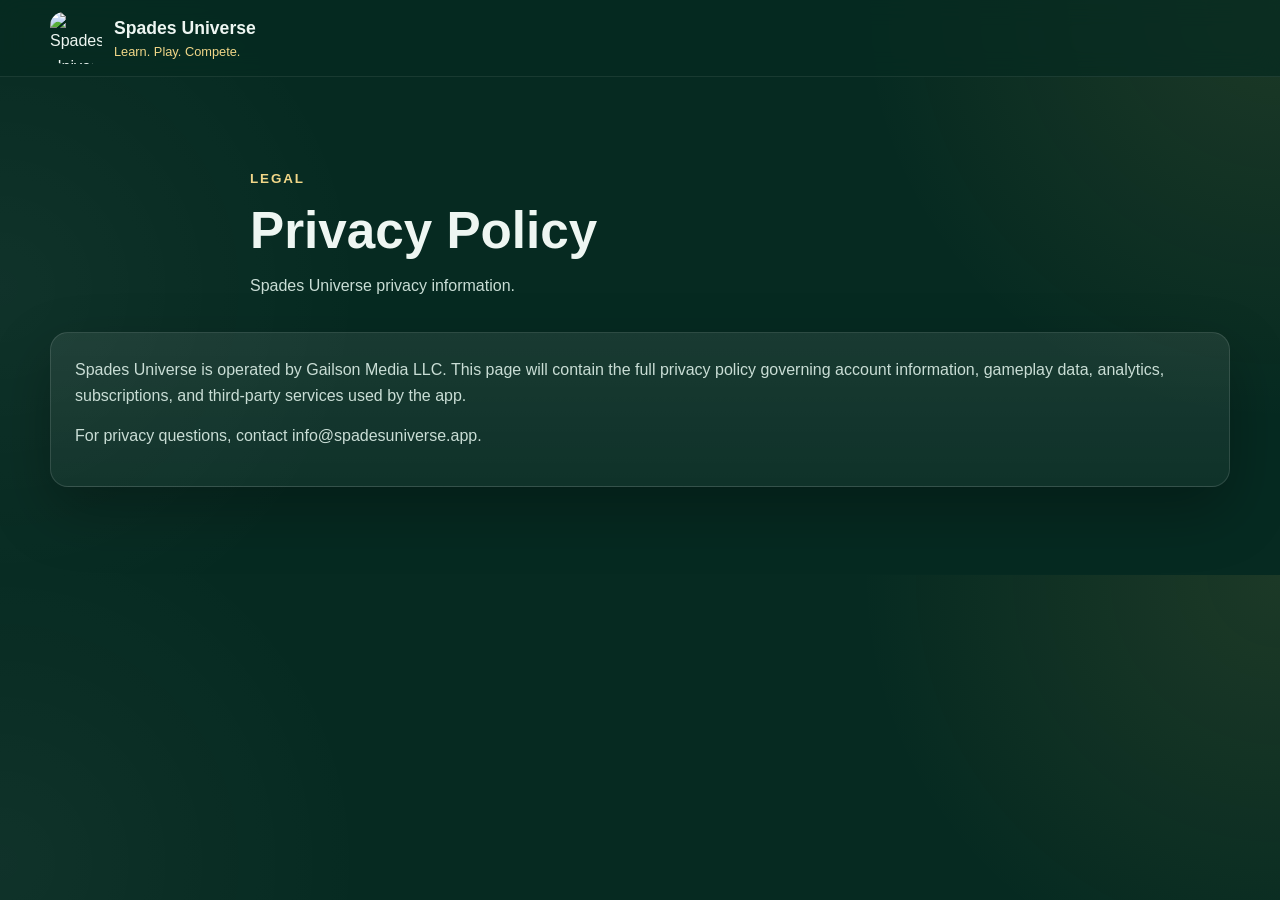
==== privacy.html @ 85979acc "Add privacy.html" ====
<!DOCTYPE html>
<html lang="en">
<head>
  <meta charset="UTF-8" />
  <meta name="viewport" content="width=device-width, initial-scale=1.0" />
  <title>Privacy Policy | Spades Universe</title>
  <link rel="stylesheet" href="styles.css" />
</head>
<body>
<header class="site-header"><div class="container nav-wrap"><a class="brand" href="index.html"><img src="assets/app-logo.webp" alt="Spades Universe app logo" class="brand-mark brand-mark-app" /><div class="brand-text"><span class="brand-name">Spades Universe</span><span class="brand-tag">Learn. Play. Compete.</span></div></a></div></header>
<main class="section">
  <div class="container section-heading"><span class="eyebrow">Legal</span><h1>Privacy Policy</h1><p>Spades Universe privacy information.</p></div>
  <div class="container content-panel">
    <p>Spades Universe is operated by Gailson Media LLC. This page will contain the full privacy policy governing account information, gameplay data, analytics, subscriptions, and third-party services used by the app.</p>
    <p>For privacy questions, contact <a href="mailto:info@spadesuniverse.app">info@spadesuniverse.app</a>.</p>
  </div>
</main>
</body>
</html>
---- styles.css ----
:root {
  --bg: #062a21;
  --bg-alt: #0b3a2e;
  --bg-soft: #114838;
  --panel: rgba(255, 255, 255, 0.06);
  --panel-strong: rgba(255, 255, 255, 0.09);
  --text: #eef6f2;
  --muted: #c9ddd5;
  --gold: #e3bd58;
  --gold-strong: #f1d788;
  --line: rgba(255, 255, 255, 0.12);
  --shadow: 0 24px 60px rgba(0, 0, 0, 0.28);
  --radius: 24px;
  --radius-sm: 18px;
  --max: 1180px;
}
* { box-sizing: border-box; }
html { scroll-behavior: smooth; }
body {
  margin: 0;
  font-family: -apple-system, BlinkMacSystemFont, "Segoe UI", Inter, Roboto, sans-serif;
  background:
    radial-gradient(circle at top right, rgba(227, 189, 88, 0.10), transparent 30%),
    radial-gradient(circle at left center, rgba(255, 255, 255, 0.04), transparent 28%),
    var(--bg);
  color: var(--text);
  line-height: 1.6;
}
a { color: inherit; text-decoration: none; }
img { max-width: 100%; display: block; }
.container { width: min(100% - 32px, var(--max)); margin: 0 auto; }
.section { padding: 88px 0; }
.section-dark { background: rgba(255,255,255,.025); border-top: 1px solid var(--line); border-bottom: 1px solid var(--line); }
.section-heading { max-width: 780px; margin-bottom: 34px; }
.section-heading.narrow { text-align: center; margin-inline: auto; margin-bottom: 40px; }
.eyebrow { display: inline-block; margin-bottom: 12px; font-size: .84rem; letter-spacing: .14em; text-transform: uppercase; color: var(--gold-strong); font-weight: 700; }
h1,h2,h3,h4 { margin: 0 0 14px; line-height: 1.12; }
h1 { font-size: clamp(2.5rem, 4vw, 4.7rem); }
h2 { font-size: clamp(1.85rem, 3vw, 3rem); }
h3 { font-size: 1.2rem; }
p { margin: 0 0 14px; color: var(--muted); }
.site-header { position: sticky; top: 0; z-index: 10; backdrop-filter: blur(12px); background: rgba(6,42,33,.72); border-bottom: 1px solid rgba(255,255,255,.08); }
.nav-wrap { min-height: 76px; display: flex; align-items: center; justify-content: space-between; gap: 24px; }
.brand { display: inline-flex; align-items: center; gap: 12px; }
.brand-mark { width: 46px; height: 46px; }
.brand-mark-app { width: 52px; height: 52px; border-radius: 14px; }
.brand-text { display: flex; flex-direction: column; }
.brand-name { font-weight: 800; font-size: 1.1rem; }
.brand-tag { font-size: .8rem; color: var(--gold-strong); }
.nav-links { display: flex; gap: 18px; flex-wrap: wrap; }
.nav-links a { color: var(--muted); font-weight: 600; }
.nav-links a:hover { color: var(--text); }
.hero { padding-top: 64px; }
.hero-grid,.split-grid,.footer-grid,.community-grid { display: grid; gap: 32px; }
.hero-grid,.split-grid { grid-template-columns: 1.05fr .95fr; align-items: center; }
.hero-copy { max-width: 650px; }
.hero-text { font-size: 1.08rem; }
.hero-visual { display:flex; align-items:center; justify-content:center; min-height:auto; }
.hero-site-logo { width:100%; max-width:760px; margin:0 auto; display:block; filter:drop-shadow(0 26px 44px rgba(0,0,0,.38)); }
.cta-row { display:flex; gap:14px; flex-wrap:wrap; margin-top:26px; }
.btn { display:inline-flex; align-items:center; justify-content:center; min-height:52px; padding:0 22px; border-radius:999px; font-weight:800; transition:transform .2s ease,opacity .2s ease,background .2s ease; }
.btn:hover { transform:translateY(-1px); }
.btn-primary { background:var(--gold); color:#13211b; }
.btn-secondary { background:transparent; border:1px solid rgba(255,255,255,.18); color:var(--text); }
.mini-stats { display:grid; grid-template-columns:repeat(3,minmax(0,1fr)); gap:16px; list-style:none; padding:0; margin:34px 0 0; }
.mini-stats li,.feature-card,.community-box,.content-panel { background:linear-gradient(180deg,rgba(255,255,255,.08),rgba(255,255,255,.04)); border:1px solid var(--line); border-radius:var(--radius-sm); box-shadow:var(--shadow); padding:24px; }
.mini-stats strong { display:block; margin-bottom:6px; color:var(--text); }
.mini-stats span { color:var(--muted); font-size:.95rem; }
.premium-chip { display:inline-flex; align-items:center; padding:8px 14px; border-radius:999px; background:rgba(227,189,88,.12); border:1px solid rgba(227,189,88,.35); color:var(--gold-strong); font-weight:800; font-size:.9rem; }
.feature-grid,.community-grid { grid-template-columns:repeat(3,minmax(0,1fr)); }
.bullet-list { margin:20px 0 0; padding-left:18px; color:var(--muted); }
.bullet-list li+li { margin-top:8px; }
.stacked-cards { display:grid; gap:14px; }
.stack-card { padding:18px 20px; border-radius:18px; background:rgba(255,255,255,.06); border:1px solid var(--line); color:var(--text); font-weight:700; }
.cta-band { padding-top:72px; padding-bottom:72px; }
.cta-band-inner { display:flex; justify-content:space-between; gap:24px; align-items:center; padding:32px; border-radius:28px; background:linear-gradient(135deg,rgba(227,189,88,.14),rgba(255,255,255,.05)); border:1px solid rgba(227,189,88,.22); }
.site-footer { border-top:1px solid var(--line); padding:40px 0 48px; background:rgba(0,0,0,.14); }
.footer-grid { grid-template-columns:1.3fr .7fr .8fr; }
.footer-links { list-style:none; padding:0; margin:0; }
.footer-links li+li { margin-top:10px; }
.footer-links a,.copyright { color:var(--muted); }
@media (max-width:960px) {
  .hero-grid,.split-grid,.feature-grid,.community-grid,.footer-grid,.mini-stats { grid-template-columns:1fr; }
  .cta-band-inner { flex-direction:column; align-items:flex-start; }
  .nav-wrap { padding:12px 0; align-items:flex-start; flex-direction:column; }
}
@media (max-width:640px) {
  .section { padding:72px 0; }
  h1 { font-size:2.5rem; }
  .hero { padding-top:42px; }
  .brand-mark-app { width:44px; height:44px; }
  .hero-site-logo { max-width:100%; }
  .cta-band-inner { padding:24px; }
}
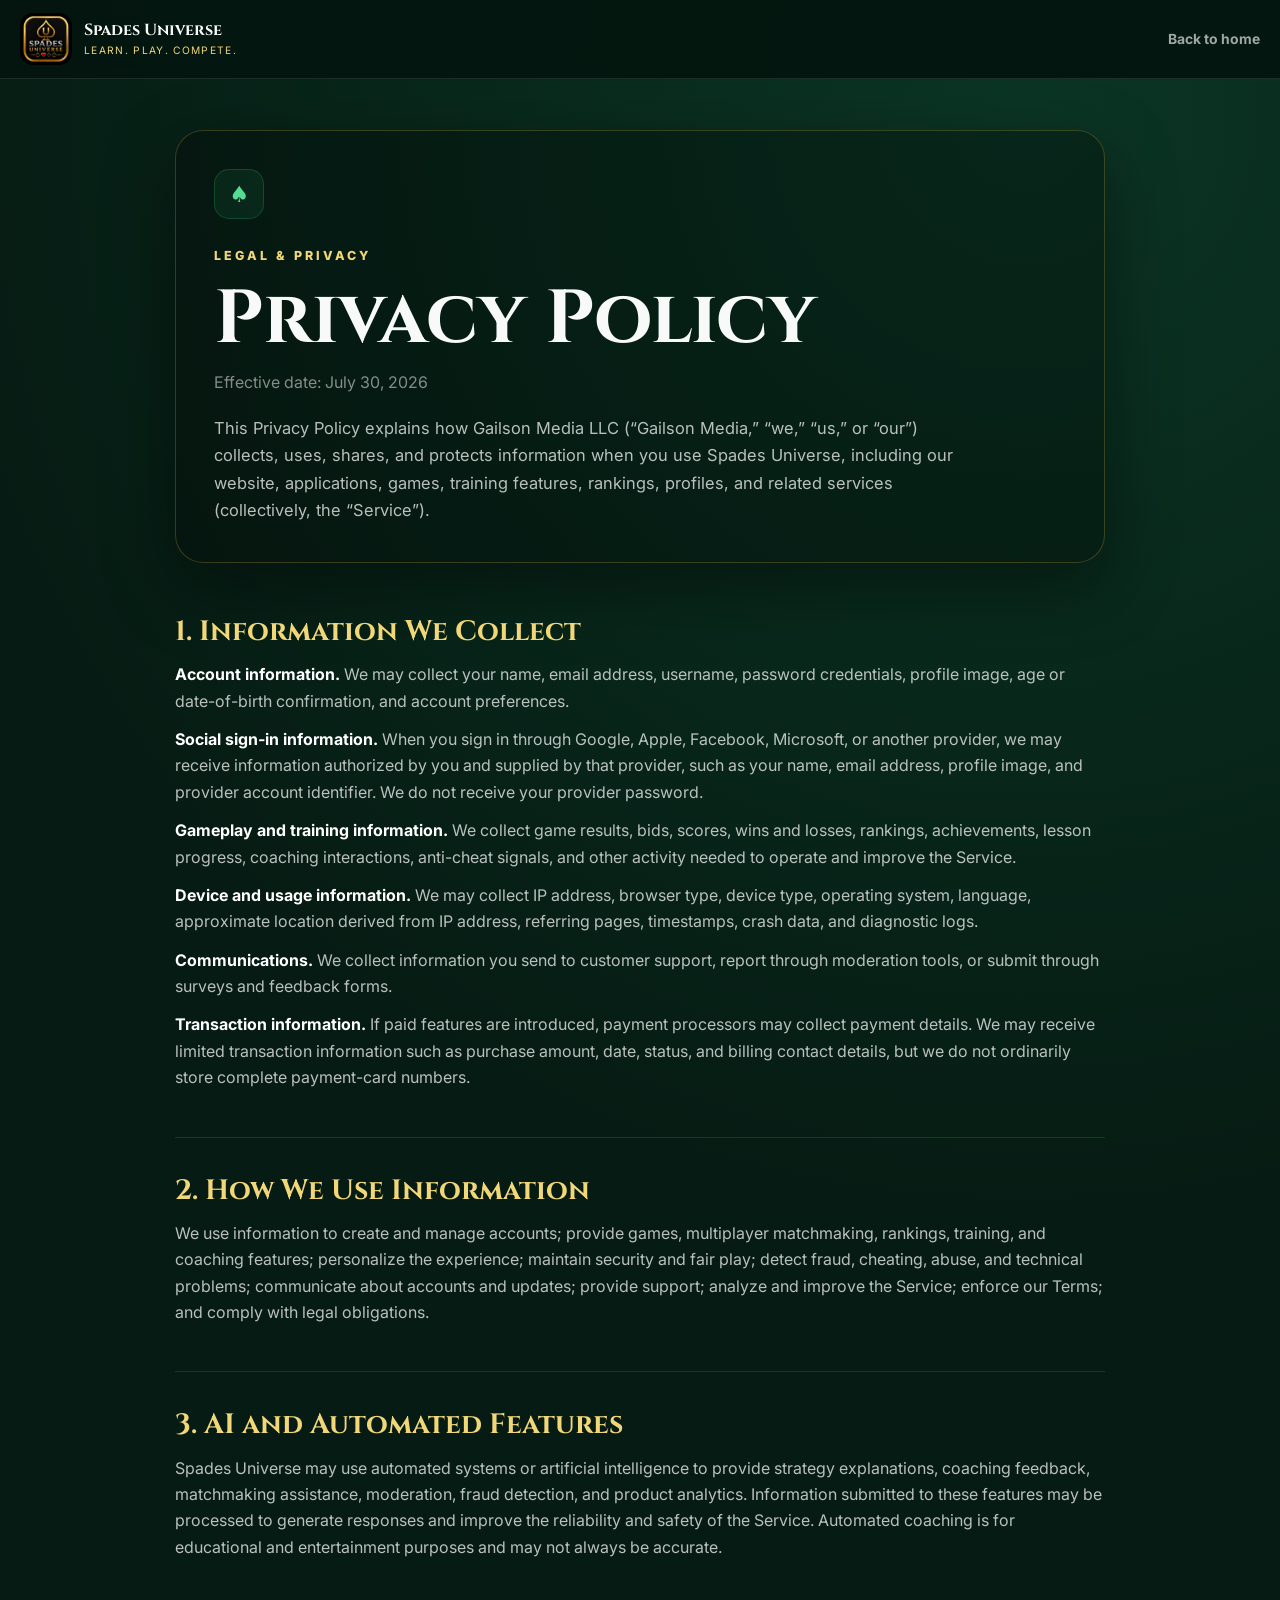
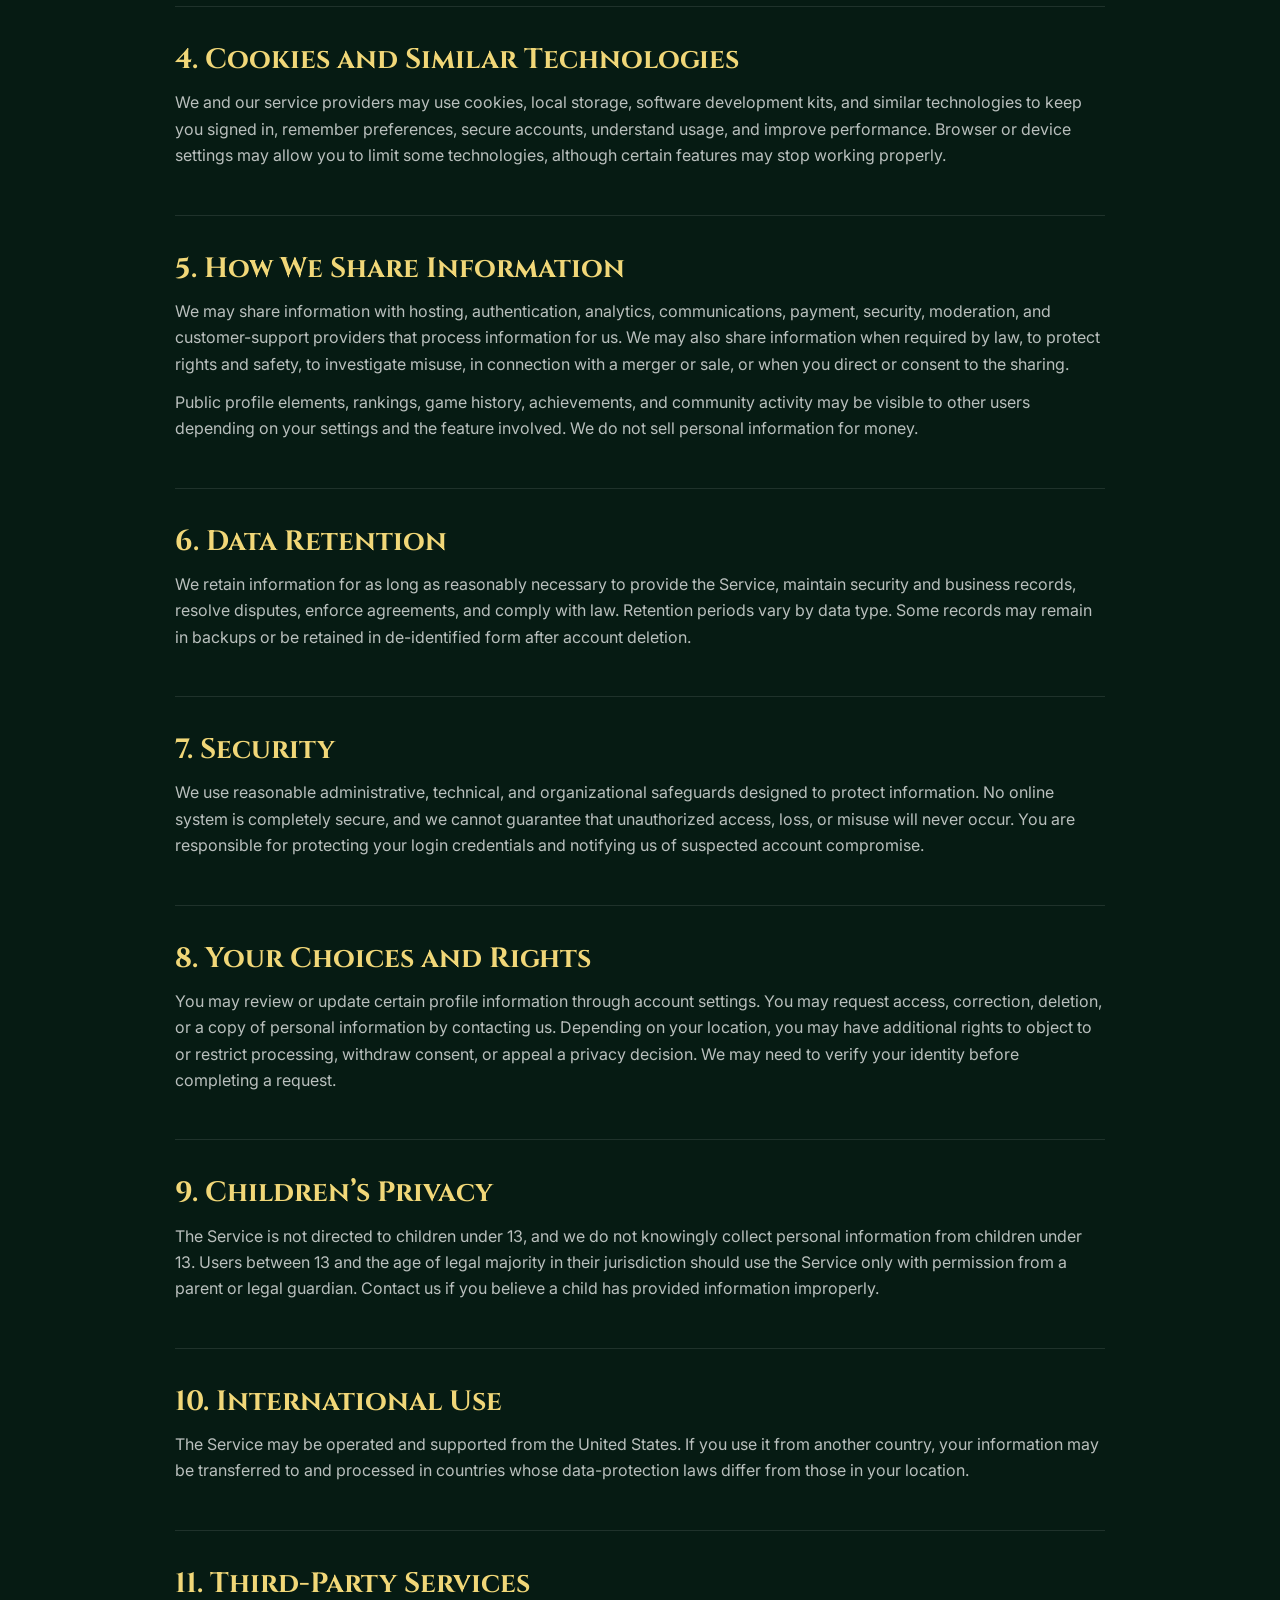
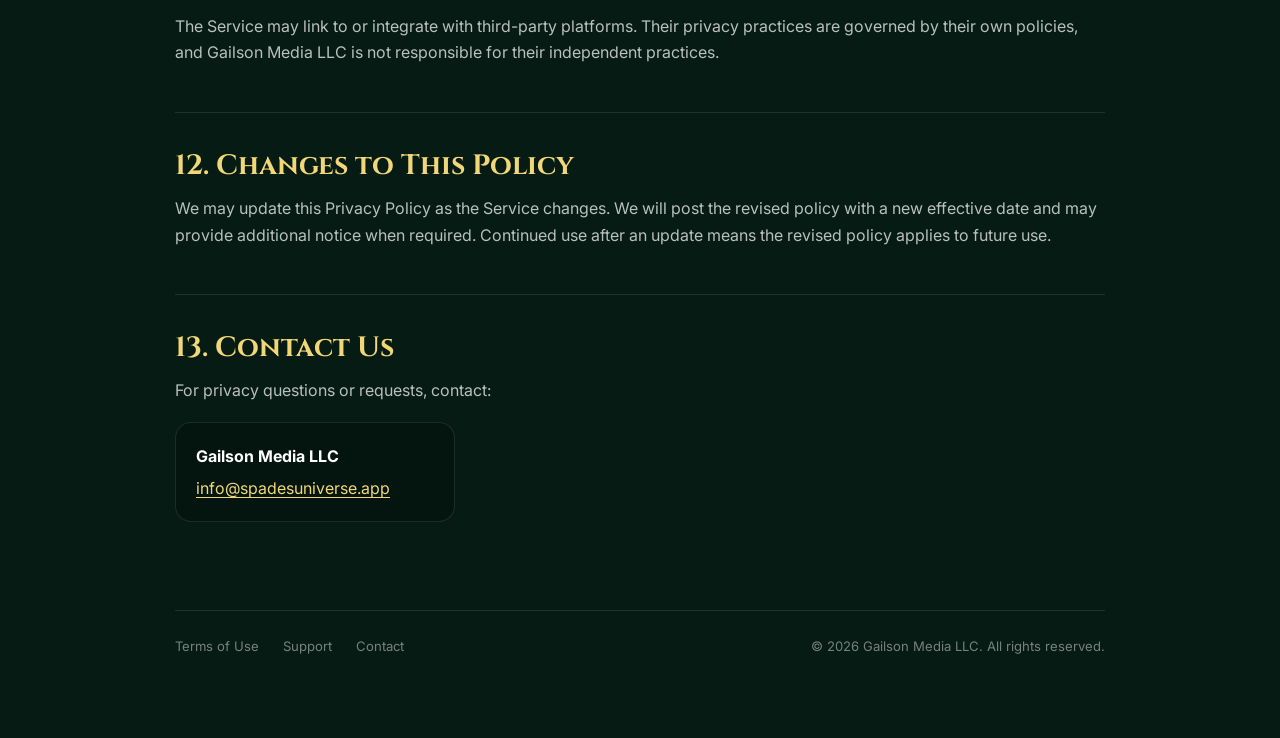
==== commit 1240cbfa: "Add App Store CTA and complete legal pages" ====
--- a/privacy.html
+++ b/privacy.html
@@ -1,19 +1,52 @@
 <!DOCTYPE html>
 <html lang="en">
-<head>
-  <meta charset="UTF-8" />
-  <meta name="viewport" content="width=device-width, initial-scale=1.0" />
-  <title>Privacy Policy | Spades Universe</title>
-  <link rel="stylesheet" href="styles.css" />
-</head>
-<body>
-<header class="site-header"><div class="container nav-wrap"><a class="brand" href="index.html"><img src="assets/app-logo.webp" alt="Spades Universe app logo" class="brand-mark brand-mark-app" /><div class="brand-text"><span class="brand-name">Spades Universe</span><span class="brand-tag">Learn. Play. Compete.</span></div></a></div></header>
-<main class="section">
-  <div class="container section-heading"><span class="eyebrow">Legal</span><h1>Privacy Policy</h1><p>Spades Universe privacy information.</p></div>
-  <div class="container content-panel">
-    <p>Spades Universe is operated by Gailson Media LLC. This page will contain the full privacy policy governing account information, gameplay data, analytics, subscriptions, and third-party services used by the app.</p>
-    <p>For privacy questions, contact <a href="mailto:info@spadesuniverse.app">info@spadesuniverse.app</a>.</p>
-  </div>
-</main>
-</body>
-</html>+  <head>
+    <meta charset="UTF-8" />
+    <meta name="viewport" content="width=device-width, initial-scale=1.0" />
+    <title>Privacy Policy | Spades Universe</title>
+    <meta name="description" content="How Gailson Media LLC collects, uses, shares, and protects information when you use Spades Universe." />
+    <meta name="theme-color" content="#04150f" />
+    <link rel="icon" href="assets/app-logo.png" type="image/png" />
+    <link rel="stylesheet" href="styles.css" />
+  </head>
+  <body>
+    <header class="site-header">
+      <div class="container nav-wrap legal-nav">
+        <a class="brand" href="index.html" aria-label="Spades Universe home">
+          <img src="assets/app-logo.png" alt="" width="52" height="52" />
+          <span><strong>Spades Universe</strong><small>Learn. Play. Compete.</small></span>
+        </a>
+        <a class="legal-home" href="index.html">Back to home</a>
+      </div>
+    </header>
+    <main class="legal-page">
+      <div class="container legal-container">
+        <header class="legal-hero">
+          <span class="legal-icon" aria-hidden="true">♠</span>
+          <span class="eyebrow">Legal & Privacy</span>
+          <h1>Privacy Policy</h1>
+          <p class="legal-date">Effective date: July 30, 2026</p>
+          <p>This Privacy Policy explains how Gailson Media LLC (“Gailson Media,” “we,” “us,” or “our”) collects, uses, shares, and protects information when you use Spades Universe, including our website, applications, games, training features, rankings, profiles, and related services (collectively, the “Service”).</p>
+        </header>
+
+        <div class="legal-content">
+          <section><h2>1. Information We Collect</h2><p><strong>Account information.</strong> We may collect your name, email address, username, password credentials, profile image, age or date-of-birth confirmation, and account preferences.</p><p><strong>Social sign-in information.</strong> When you sign in through Google, Apple, Facebook, Microsoft, or another provider, we may receive information authorized by you and supplied by that provider, such as your name, email address, profile image, and provider account identifier. We do not receive your provider password.</p><p><strong>Gameplay and training information.</strong> We collect game results, bids, scores, wins and losses, rankings, achievements, lesson progress, coaching interactions, anti-cheat signals, and other activity needed to operate and improve the Service.</p><p><strong>Device and usage information.</strong> We may collect IP address, browser type, device type, operating system, language, approximate location derived from IP address, referring pages, timestamps, crash data, and diagnostic logs.</p><p><strong>Communications.</strong> We collect information you send to customer support, report through moderation tools, or submit through surveys and feedback forms.</p><p><strong>Transaction information.</strong> If paid features are introduced, payment processors may collect payment details. We may receive limited transaction information such as purchase amount, date, status, and billing contact details, but we do not ordinarily store complete payment-card numbers.</p></section>
+          <section><h2>2. How We Use Information</h2><p>We use information to create and manage accounts; provide games, multiplayer matchmaking, rankings, training, and coaching features; personalize the experience; maintain security and fair play; detect fraud, cheating, abuse, and technical problems; communicate about accounts and updates; provide support; analyze and improve the Service; enforce our Terms; and comply with legal obligations.</p></section>
+          <section><h2>3. AI and Automated Features</h2><p>Spades Universe may use automated systems or artificial intelligence to provide strategy explanations, coaching feedback, matchmaking assistance, moderation, fraud detection, and product analytics. Information submitted to these features may be processed to generate responses and improve the reliability and safety of the Service. Automated coaching is for educational and entertainment purposes and may not always be accurate.</p></section>
+          <section><h2>4. Cookies and Similar Technologies</h2><p>We and our service providers may use cookies, local storage, software development kits, and similar technologies to keep you signed in, remember preferences, secure accounts, understand usage, and improve performance. Browser or device settings may allow you to limit some technologies, although certain features may stop working properly.</p></section>
+          <section><h2>5. How We Share Information</h2><p>We may share information with hosting, authentication, analytics, communications, payment, security, moderation, and customer-support providers that process information for us. We may also share information when required by law, to protect rights and safety, to investigate misuse, in connection with a merger or sale, or when you direct or consent to the sharing.</p><p>Public profile elements, rankings, game history, achievements, and community activity may be visible to other users depending on your settings and the feature involved. We do not sell personal information for money.</p></section>
+          <section><h2>6. Data Retention</h2><p>We retain information for as long as reasonably necessary to provide the Service, maintain security and business records, resolve disputes, enforce agreements, and comply with law. Retention periods vary by data type. Some records may remain in backups or be retained in de-identified form after account deletion.</p></section>
+          <section><h2>7. Security</h2><p>We use reasonable administrative, technical, and organizational safeguards designed to protect information. No online system is completely secure, and we cannot guarantee that unauthorized access, loss, or misuse will never occur. You are responsible for protecting your login credentials and notifying us of suspected account compromise.</p></section>
+          <section><h2>8. Your Choices and Rights</h2><p>You may review or update certain profile information through account settings. You may request access, correction, deletion, or a copy of personal information by contacting us. Depending on your location, you may have additional rights to object to or restrict processing, withdraw consent, or appeal a privacy decision. We may need to verify your identity before completing a request.</p></section>
+          <section><h2>9. Children’s Privacy</h2><p>The Service is not directed to children under 13, and we do not knowingly collect personal information from children under 13. Users between 13 and the age of legal majority in their jurisdiction should use the Service only with permission from a parent or legal guardian. Contact us if you believe a child has provided information improperly.</p></section>
+          <section><h2>10. International Use</h2><p>The Service may be operated and supported from the United States. If you use it from another country, your information may be transferred to and processed in countries whose data-protection laws differ from those in your location.</p></section>
+          <section><h2>11. Third-Party Services</h2><p>The Service may link to or integrate with third-party platforms. Their privacy practices are governed by their own policies, and Gailson Media LLC is not responsible for their independent practices.</p></section>
+          <section><h2>12. Changes to This Policy</h2><p>We may update this Privacy Policy as the Service changes. We will post the revised policy with a new effective date and may provide additional notice when required. Continued use after an update means the revised policy applies to future use.</p></section>
+          <section><h2>13. Contact Us</h2><p>For privacy questions or requests, contact:</p><address><strong>Gailson Media LLC</strong><a href="mailto:info@spadesuniverse.app">info@spadesuniverse.app</a></address></section>
+        </div>
+
+        <footer class="legal-footer"><a href="terms.html">Terms of Use</a><a href="support.html">Support</a><a href="mailto:info@spadesuniverse.app">Contact</a><span>© 2026 Gailson Media LLC. All rights reserved.</span></footer>
+      </div>
+    </main>
+  </body>
+</html>
--- a/styles.css
+++ b/styles.css
@@ -1,94 +1,233 @@
+@import url('https://fonts.googleapis.com/css2?family=Cinzel:wght@600;700&family=Inter:wght@400;500;600;700;800&display=swap');
+
 :root {
-  --bg: #062a21;
-  --bg-alt: #0b3a2e;
-  --bg-soft: #114838;
-  --panel: rgba(255, 255, 255, 0.06);
-  --panel-strong: rgba(255, 255, 255, 0.09);
-  --text: #eef6f2;
-  --muted: #c9ddd5;
-  --gold: #e3bd58;
-  --gold-strong: #f1d788;
-  --line: rgba(255, 255, 255, 0.12);
-  --shadow: 0 24px 60px rgba(0, 0, 0, 0.28);
+  --bg: #04150f;
+  --bg-deep: #020b08;
+  --bg-mid: #082d1e;
+  --green: #12613f;
+  --green-bright: #31c67a;
+  --gold: #d4af37;
+  --gold-light: #f1d778;
+  --text: #f7faf8;
+  --muted: rgba(238, 246, 242, .64);
+  --line: rgba(255, 255, 255, .10);
+  --gold-line: rgba(212, 175, 55, .25);
+  --shadow: 0 24px 70px rgba(0, 0, 0, .42);
   --radius: 24px;
-  --radius-sm: 18px;
-  --max: 1180px;
-}
+  --max: 1240px;
+}
+
 * { box-sizing: border-box; }
 html { scroll-behavior: smooth; }
-body {
-  margin: 0;
-  font-family: -apple-system, BlinkMacSystemFont, "Segoe UI", Inter, Roboto, sans-serif;
-  background:
-    radial-gradient(circle at top right, rgba(227, 189, 88, 0.10), transparent 30%),
-    radial-gradient(circle at left center, rgba(255, 255, 255, 0.04), transparent 28%),
-    var(--bg);
-  color: var(--text);
-  line-height: 1.6;
-}
+body { margin: 0; overflow-x: hidden; background: var(--bg); color: var(--text); font: 400 16px/1.65 Inter, system-ui, sans-serif; }
 a { color: inherit; text-decoration: none; }
-img { max-width: 100%; display: block; }
-.container { width: min(100% - 32px, var(--max)); margin: 0 auto; }
-.section { padding: 88px 0; }
-.section-dark { background: rgba(255,255,255,.025); border-top: 1px solid var(--line); border-bottom: 1px solid var(--line); }
-.section-heading { max-width: 780px; margin-bottom: 34px; }
-.section-heading.narrow { text-align: center; margin-inline: auto; margin-bottom: 40px; }
-.eyebrow { display: inline-block; margin-bottom: 12px; font-size: .84rem; letter-spacing: .14em; text-transform: uppercase; color: var(--gold-strong); font-weight: 700; }
-h1,h2,h3,h4 { margin: 0 0 14px; line-height: 1.12; }
-h1 { font-size: clamp(2.5rem, 4vw, 4.7rem); }
-h2 { font-size: clamp(1.85rem, 3vw, 3rem); }
-h3 { font-size: 1.2rem; }
-p { margin: 0 0 14px; color: var(--muted); }
-.site-header { position: sticky; top: 0; z-index: 10; backdrop-filter: blur(12px); background: rgba(6,42,33,.72); border-bottom: 1px solid rgba(255,255,255,.08); }
-.nav-wrap { min-height: 76px; display: flex; align-items: center; justify-content: space-between; gap: 24px; }
+img { display: block; max-width: 100%; }
+button { font: inherit; }
+.container { width: min(calc(100% - 40px), var(--max)); margin-inline: auto; }
+.narrow { max-width: 850px; }
+.center { text-align: center; margin-inline: auto; }
+.section { padding: 104px 0; }
+.section-line { border-block: 1px solid var(--line); background: #061b13; }
+.section-dark { background: rgba(0, 0, 0, .18); border-block: 1px solid rgba(255, 255, 255, .07); }
+.eyebrow { display: inline-block; margin-bottom: 15px; color: var(--gold-light); font-size: .78rem; font-weight: 800; letter-spacing: .24em; text-transform: uppercase; }
+h1, h2, h3, p { margin-top: 0; }
+h1, h2 { font-family: Cinzel, Georgia, serif; }
+h2 { margin-bottom: 18px; font-size: clamp(2.2rem, 4.1vw, 4rem); line-height: 1.08; letter-spacing: -.035em; }
+h3 { margin-bottom: 10px; line-height: 1.2; }
+p { color: var(--muted); }
+.section-lead { font-size: clamp(1.05rem, 1.5vw, 1.22rem); line-height: 1.85; }
+.section-heading { margin-bottom: 50px; }
+
+.site-header { position: fixed; inset: 0 0 auto; z-index: 50; border-bottom: 1px solid var(--line); background: rgba(4, 21, 15, .91); backdrop-filter: blur(18px); }
+.nav-wrap { min-height: 78px; display: flex; align-items: center; justify-content: space-between; gap: 24px; }
 .brand { display: inline-flex; align-items: center; gap: 12px; }
-.brand-mark { width: 46px; height: 46px; }
-.brand-mark-app { width: 52px; height: 52px; border-radius: 14px; }
-.brand-text { display: flex; flex-direction: column; }
-.brand-name { font-weight: 800; font-size: 1.1rem; }
-.brand-tag { font-size: .8rem; color: var(--gold-strong); }
-.nav-links { display: flex; gap: 18px; flex-wrap: wrap; }
-.nav-links a { color: var(--muted); font-weight: 600; }
-.nav-links a:hover { color: var(--text); }
-.hero { padding-top: 64px; }
-.hero-grid,.split-grid,.footer-grid,.community-grid { display: grid; gap: 32px; }
-.hero-grid,.split-grid { grid-template-columns: 1.05fr .95fr; align-items: center; }
-.hero-copy { max-width: 650px; }
-.hero-text { font-size: 1.08rem; }
-.hero-visual { display:flex; align-items:center; justify-content:center; min-height:auto; }
-.hero-site-logo { width:100%; max-width:760px; margin:0 auto; display:block; filter:drop-shadow(0 26px 44px rgba(0,0,0,.38)); }
-.cta-row { display:flex; gap:14px; flex-wrap:wrap; margin-top:26px; }
-.btn { display:inline-flex; align-items:center; justify-content:center; min-height:52px; padding:0 22px; border-radius:999px; font-weight:800; transition:transform .2s ease,opacity .2s ease,background .2s ease; }
-.btn:hover { transform:translateY(-1px); }
-.btn-primary { background:var(--gold); color:#13211b; }
-.btn-secondary { background:transparent; border:1px solid rgba(255,255,255,.18); color:var(--text); }
-.mini-stats { display:grid; grid-template-columns:repeat(3,minmax(0,1fr)); gap:16px; list-style:none; padding:0; margin:34px 0 0; }
-.mini-stats li,.feature-card,.community-box,.content-panel { background:linear-gradient(180deg,rgba(255,255,255,.08),rgba(255,255,255,.04)); border:1px solid var(--line); border-radius:var(--radius-sm); box-shadow:var(--shadow); padding:24px; }
-.mini-stats strong { display:block; margin-bottom:6px; color:var(--text); }
-.mini-stats span { color:var(--muted); font-size:.95rem; }
-.premium-chip { display:inline-flex; align-items:center; padding:8px 14px; border-radius:999px; background:rgba(227,189,88,.12); border:1px solid rgba(227,189,88,.35); color:var(--gold-strong); font-weight:800; font-size:.9rem; }
-.feature-grid,.community-grid { grid-template-columns:repeat(3,minmax(0,1fr)); }
-.bullet-list { margin:20px 0 0; padding-left:18px; color:var(--muted); }
-.bullet-list li+li { margin-top:8px; }
-.stacked-cards { display:grid; gap:14px; }
-.stack-card { padding:18px 20px; border-radius:18px; background:rgba(255,255,255,.06); border:1px solid var(--line); color:var(--text); font-weight:700; }
-.cta-band { padding-top:72px; padding-bottom:72px; }
-.cta-band-inner { display:flex; justify-content:space-between; gap:24px; align-items:center; padding:32px; border-radius:28px; background:linear-gradient(135deg,rgba(227,189,88,.14),rgba(255,255,255,.05)); border:1px solid rgba(227,189,88,.22); }
-.site-footer { border-top:1px solid var(--line); padding:40px 0 48px; background:rgba(0,0,0,.14); }
-.footer-grid { grid-template-columns:1.3fr .7fr .8fr; }
-.footer-links { list-style:none; padding:0; margin:0; }
-.footer-links li+li { margin-top:10px; }
-.footer-links a,.copyright { color:var(--muted); }
-@media (max-width:960px) {
-  .hero-grid,.split-grid,.feature-grid,.community-grid,.footer-grid,.mini-stats { grid-template-columns:1fr; }
-  .cta-band-inner { flex-direction:column; align-items:flex-start; }
-  .nav-wrap { padding:12px 0; align-items:flex-start; flex-direction:column; }
-}
-@media (max-width:640px) {
-  .section { padding:72px 0; }
-  h1 { font-size:2.5rem; }
-  .hero { padding-top:42px; }
-  .brand-mark-app { width:44px; height:44px; }
-  .hero-site-logo { max-width:100%; }
-  .cta-band-inner { padding:24px; }
-}+.brand img { width: 52px; height: 52px; border-radius: 13px; }
+.brand span { display: flex; flex-direction: column; line-height: 1.2; }
+.brand strong { font-family: Cinzel, Georgia, serif; font-size: 1rem; }
+.brand small { margin-top: 4px; color: var(--gold-light); font-size: .64rem; letter-spacing: .13em; text-transform: uppercase; }
+.nav-links { display: flex; align-items: center; gap: 22px; }
+.nav-links a { color: rgba(255,255,255,.66); font-size: .85rem; font-weight: 600; transition: color .2s ease; }
+.nav-links a:hover { color: var(--gold-light); }
+.nav-links .nav-cta { padding: 11px 17px; border-radius: 11px; background: linear-gradient(135deg, #f0d26d, #ba861d); color: #07130e; font-weight: 800; box-shadow: 0 0 24px rgba(212,175,55,.18); }
+.nav-toggle { display: none; border: 0; background: transparent; color: white; font-size: 1.6rem; cursor: pointer; }
+
+.hero { position: relative; min-height: 100svh; display: flex; align-items: center; padding: 130px 0 72px; overflow: hidden; background: radial-gradient(circle at 72% 32%, rgba(17,85,58,.92), transparent 38%), radial-gradient(circle at 18% 18%, rgba(212,175,55,.14), transparent 28%), linear-gradient(135deg,#04150f 0%,#082d1e 54%,#04150f 100%); }
+.hero::after { content: ""; position: absolute; inset: 0; pointer-events: none; background: linear-gradient(90deg, transparent 0 49.9%, rgba(255,255,255,.025) 50%, transparent 50.1%); background-size: 120px 100%; }
+.hero-suit { position: absolute; color: rgba(255,255,255,.025); line-height: 1; user-select: none; }
+.hero-suit-left { left: 7%; top: 20%; font-size: 12rem; transform: rotate(-18deg); }
+.hero-suit-right { right: 3%; bottom: 5%; color: rgba(212,175,55,.04); font-size: 17rem; transform: rotate(16deg); }
+.hero-grid { position: relative; z-index: 1; display: grid; grid-template-columns: 1.02fr .98fr; gap: 54px; align-items: center; }
+.hero-copy { max-width: 670px; }
+.hero h1 { margin-bottom: 20px; font-size: clamp(3.7rem, 7vw, 7.4rem); line-height: .88; letter-spacing: -.06em; }
+.hero h1 span { display: block; color: var(--gold-light); text-shadow: 0 0 32px rgba(212,175,55,.16); }
+.hero-kicker { margin-bottom: 18px; color: rgba(255,255,255,.92); font-size: clamp(1.25rem, 2vw, 1.65rem); font-weight: 700; }
+.hero-text { max-width: 640px; font-size: 1.08rem; line-height: 1.85; }
+.cta-row { display: flex; flex-wrap: wrap; gap: 14px; justify-content: inherit; margin-top: 30px; }
+.btn { min-height: 54px; display: inline-flex; align-items: center; justify-content: center; gap: 12px; padding: 0 24px; border-radius: 12px; font-weight: 800; transition: transform .2s ease, box-shadow .2s ease, border-color .2s ease; }
+.btn:hover { transform: translateY(-2px); }
+.btn-primary { background: linear-gradient(135deg, #f1d778, #c28a20); color: #07130e; box-shadow: 0 14px 34px rgba(212,175,55,.18); }
+.btn-primary:hover { box-shadow: 0 16px 38px rgba(212,175,55,.3); }
+.btn-secondary { border: 1px solid rgba(255,255,255,.18); background: rgba(255,255,255,.045); color: white; }
+.btn-secondary:hover { border-color: rgba(212,175,55,.48); color: var(--gold-light); }
+.store-button { min-width: 210px; display: inline-flex; align-items: center; justify-content: center; gap: 12px; padding: 10px 20px; border: 1px solid rgba(255,255,255,.22); border-radius: 13px; background: #070b09; color: white; box-shadow: 0 15px 35px rgba(0,0,0,.28); text-align: left; }
+.store-button:disabled { cursor: default; opacity: 1; }
+.store-button .store-icon { font-size: 2rem; line-height: 1; }
+.store-button span:last-child { display: flex; flex-direction: column; line-height: 1.08; }
+.store-button small { font-size: .65rem; font-weight: 500; }
+.store-button strong { font-size: 1.18rem; letter-spacing: -.02em; }
+.trust-row { display: flex; flex-wrap: wrap; gap: 15px 28px; margin: 30px 0 0; padding: 0; list-style: none; color: rgba(255,255,255,.58); font-size: .87rem; }
+.trust-row span { margin-right: 7px; color: #51dd92; font-weight: 900; }
+.hero-visual { position: relative; }
+.hero-visual::before { content: ""; position: absolute; inset: 10%; border-radius: 50%; background: rgba(52,211,153,.13); filter: blur(60px); }
+.logo-frame { position: relative; padding: 15px; overflow: hidden; border: 1px solid var(--gold-line); border-radius: 32px; background: rgba(0,0,0,.4); box-shadow: var(--shadow); backdrop-filter: blur(10px); }
+.logo-frame::after { content: ""; position: absolute; inset: 15px; border: 1px solid rgba(255,255,255,.08); border-radius: 22px; pointer-events: none; }
+.logo-frame img { width: 100%; aspect-ratio: 3 / 2; border-radius: 22px; object-fit: cover; }
+
+.feature-grid { display: grid; grid-template-columns: repeat(3, minmax(0,1fr)); gap: 20px; }
+.feature-card { min-width: 0; padding: 30px; border: 1px solid var(--line); border-radius: 20px; background: rgba(255,255,255,.035); transition: transform .25s ease, border-color .25s ease, background .25s ease; }
+.feature-card:hover { transform: translateY(-5px); border-color: rgba(212,175,55,.34); background: rgba(255,255,255,.055); }
+.feature-icon { width: 50px; height: 50px; display: grid; place-items: center; margin-bottom: 23px; border: 1px solid rgba(49,198,122,.22); border-radius: 14px; background: rgba(49,198,122,.09); color: #54dc94; font-size: 1.4rem; font-weight: 900; }
+.feature-card h3 { font-size: 1.22rem; }
+.feature-card p { margin-bottom: 0; }
+
+.journey-grid { display: grid; grid-template-columns: .78fr 1.22fr; gap: 70px; align-items: start; }
+.journey-copy { position: sticky; top: 130px; }
+.journey-copy > p { font-size: 1.1rem; }
+.text-link { display: inline-flex; gap: 9px; margin-top: 18px; color: var(--gold-light); font-weight: 800; }
+.steps { display: grid; grid-template-columns: repeat(2,minmax(0,1fr)); gap: 16px; margin: 0; padding: 0; list-style: none; }
+.steps li { display: flex; gap: 18px; min-height: 190px; padding: 26px; border: 1px solid var(--line); border-radius: 20px; background: rgba(0,0,0,.2); }
+.steps > li > span { flex: 0 0 42px; width: 42px; height: 42px; display: grid; place-items: center; border: 1px solid rgba(212,175,55,.32); border-radius: 50%; background: rgba(212,175,55,.09); color: var(--gold-light); font-weight: 800; }
+.steps h3 { margin-top: 8px; }
+.steps p { margin-bottom: 0; font-size: .92rem; }
+
+.showcase { background: linear-gradient(120deg,rgba(14,69,47,.48),rgba(0,0,0,.2)); }
+.showcase-grid { display: grid; grid-template-columns: 1fr 1fr; gap: 70px; align-items: center; }
+.tile-composition { position: relative; min-height: 430px; display: grid; grid-template-columns: repeat(2,1fr); gap: 16px; padding: 30px; overflow: hidden; border: 1px solid var(--gold-line); border-radius: 28px; background: rgba(0,0,0,.28); box-shadow: var(--shadow); }
+.tile-composition::after { content: "♠"; position: absolute; right: -7%; top: -16%; color: rgba(212,175,55,.07); font-size: 18rem; line-height: 1; }
+.tile-composition article { position: relative; z-index: 1; display: flex; flex-direction: column; justify-content: flex-end; min-height: 160px; padding: 22px; border: 1px solid var(--line); border-radius: 18px; background: rgba(255,255,255,.04); }
+.tile-composition article:nth-child(2) { transform: translateY(28px); }
+.tile-composition article:nth-child(3) { transform: translateY(-18px); }
+.tile-composition span { color: white; font-size: 2.1rem; font-weight: 800; }
+.tile-composition small { color: var(--gold-light); font-size: .85rem; letter-spacing: .08em; text-transform: uppercase; }
+.check-list { display: grid; gap: 13px; margin: 28px 0 0; padding: 0; list-style: none; }
+.check-list li { padding-left: 30px; position: relative; color: rgba(255,255,255,.72); }
+.check-list li::before { content: "✓"; position: absolute; left: 0; color: #51dd92; font-weight: 900; }
+
+.premium { background: radial-gradient(circle at 80% 20%,rgba(212,175,55,.13),transparent 30%), linear-gradient(135deg,#061b13,#020b08); }
+.premium-grid { display: grid; grid-template-columns: 1.05fr .95fr; gap: 70px; align-items: center; }
+.premium-points { display: grid; grid-template-columns: repeat(3,1fr); gap: 12px; margin-top: 30px; }
+.premium-points span { padding: 15px; border: 1px solid var(--gold-line); border-radius: 13px; background: rgba(212,175,55,.05); color: var(--gold-light); font-size: .83rem; font-weight: 800; text-align: center; }
+.premium-card { padding: 42px; border: 1px solid rgba(212,175,55,.32); border-radius: 28px; background: linear-gradient(155deg,rgba(212,175,55,.11),rgba(255,255,255,.035)); box-shadow: var(--shadow); }
+.premium-chip { display: inline-flex; margin-bottom: 24px; padding: 8px 13px; border: 1px solid rgba(212,175,55,.42); border-radius: 999px; color: var(--gold-light); font-size: .72rem; font-weight: 800; letter-spacing: .12em; text-transform: uppercase; }
+.premium-card h3 { font-family: Cinzel, Georgia, serif; font-size: 2rem; }
+.premium-card .btn { margin-top: 16px; }
+.premium-note { margin: 20px 0 0; color: var(--gold-light); font-size: .82rem; font-weight: 700; letter-spacing: .04em; text-transform: uppercase; }
+
+.community-grid { display: grid; grid-template-columns: repeat(3,1fr); gap: 20px; }
+.community-grid article { padding: 30px; border: 1px solid var(--line); border-radius: 20px; background: rgba(255,255,255,.03); }
+.community-grid article > span { color: var(--gold); font-size: .72rem; font-weight: 800; letter-spacing: .2em; }
+.community-grid h3 { margin-top: 28px; }
+.community-grid p { margin-bottom: 0; }
+
+.faq-list { display: grid; gap: 14px; }
+.faq-list details { padding: 24px 26px; border: 1px solid var(--line); border-radius: 18px; background: rgba(255,255,255,.025); }
+.faq-list details[open] { border-color: var(--gold-line); }
+.faq-list summary { position: relative; padding-right: 36px; cursor: pointer; list-style: none; font-size: 1.06rem; font-weight: 800; }
+.faq-list summary::-webkit-details-marker { display: none; }
+.faq-list summary::after { content: "+"; position: absolute; right: 0; color: var(--gold-light); font-size: 1.4rem; line-height: 1; }
+.faq-list details[open] summary::after { content: "−"; }
+.faq-list p { margin: 18px 0 0; }
+
+.final-cta { padding-top: 74px; }
+.cta-panel { position: relative; overflow: hidden; padding: 70px 34px; border: 1px solid var(--gold-line); border-radius: 30px; background: radial-gradient(circle at top,rgba(212,175,55,.17),transparent 55%),linear-gradient(130deg,#0b4a31,#061b13); text-align: center; box-shadow: var(--shadow); }
+.cta-panel > * { position: relative; z-index: 1; }
+.cta-panel h2 { margin-bottom: 16px; }
+.cta-panel p { max-width: 640px; margin-inline: auto; font-size: 1.1rem; }
+.cta-panel .cta-row { justify-content: center; }
+.cta-spade { position: absolute; right: -2%; bottom: -32%; z-index: 0; color: rgba(212,175,55,.055); font-size: 19rem; line-height: 1; }
+
+.site-footer { border-top: 1px solid var(--line); background: rgba(0,0,0,.3); }
+.footer-grid { display: grid; grid-template-columns: 1.4fr 1fr 1fr; gap: 60px; padding-top: 56px; padding-bottom: 42px; }
+.footer-brand img { width: 66px; height: 66px; border-radius: 16px; }
+.footer-brand p { max-width: 390px; margin-top: 18px; }
+.footer-grid h3 { font-size: .92rem; }
+.footer-grid > div:not(:first-child) { display: flex; flex-direction: column; gap: 11px; }
+.footer-grid a { color: rgba(255,255,255,.5); font-size: .87rem; }
+.footer-grid a:hover { color: var(--gold-light); }
+.footer-bottom { display: flex; justify-content: space-between; gap: 24px; padding-top: 24px; padding-bottom: 34px; border-top: 1px solid var(--line); color: rgba(255,255,255,.34); font-size: .75rem; }
+
+.legal-nav { min-height: 78px; }
+.legal-home { color: rgba(255,255,255,.62); font-size: .87rem; font-weight: 700; }
+.legal-home:hover { color: var(--gold-light); }
+.legal-page { min-height: 100vh; padding: 130px 0 80px; background: radial-gradient(circle at 80% 3%,rgba(17,85,58,.45),transparent 28%),#061b13; }
+.legal-container { max-width: 930px; }
+.legal-hero { margin-bottom: 54px; padding: 38px; border: 1px solid var(--gold-line); border-radius: 28px; background: rgba(0,0,0,.28); box-shadow: var(--shadow); }
+.legal-icon { width: 50px; height: 50px; display: grid; place-items: center; margin-bottom: 22px; border: 1px solid rgba(49,198,122,.22); border-radius: 15px; background: rgba(49,198,122,.09); color: #54dc94; font-size: 1.4rem; }
+.legal-hero h1 { margin: 0 0 12px; font-family: Cinzel,Georgia,serif; font-size: clamp(2.6rem,6vw,4.7rem); line-height: 1; }
+.legal-hero > p:last-child { max-width: 760px; margin: 20px 0 0; color: rgba(255,255,255,.72); font-size: 1.03rem; }
+.legal-date { color: rgba(255,255,255,.5); }
+.legal-content { display: grid; gap: 38px; }
+.legal-content section { padding-bottom: 34px; border-bottom: 1px solid var(--line); }
+.legal-content section:last-child { border-bottom: 0; }
+.legal-content h2 { margin-bottom: 14px; color: var(--gold-light); font-family: Cinzel,Georgia,serif; font-size: clamp(1.35rem,3vw,1.75rem); letter-spacing: 0; }
+.legal-content p { margin-bottom: 12px; color: rgba(255,255,255,.72); }
+.legal-content strong { color: white; }
+.legal-content a { color: var(--gold-light); text-decoration: underline; text-underline-offset: 3px; }
+.legal-content address { display: flex; flex-direction: column; gap: 6px; width: fit-content; min-width: 280px; margin-top: 18px; padding: 20px; border: 1px solid var(--line); border-radius: 16px; background: rgba(0,0,0,.24); font-style: normal; }
+.legal-footer { display: flex; flex-wrap: wrap; gap: 15px 24px; margin-top: 54px; padding-top: 25px; border-top: 1px solid var(--line); color: rgba(255,255,255,.45); font-size: .82rem; }
+.legal-footer a:hover { color: var(--gold-light); }
+.legal-footer span { margin-left: auto; }
+
+@media (max-width: 1050px) {
+  .nav-toggle { display: block; }
+  .nav-links { position: absolute; top: 78px; inset-inline: 0; display: none; align-items: stretch; padding: 24px 20px; border-top: 1px solid var(--line); background: #061b13; }
+  .nav-links.is-open { display: flex; flex-direction: column; }
+  .nav-links a { padding: 5px 0; }
+  .nav-links .nav-cta { margin-top: 6px; padding: 12px 16px; text-align: center; }
+  .hero { min-height: auto; }
+  .hero-grid, .showcase-grid, .premium-grid { grid-template-columns: 1fr; }
+  .hero-copy { max-width: 780px; text-align: center; margin-inline: auto; }
+  .hero h1 span { display: inline; }
+  .hero .cta-row, .trust-row { justify-content: center; }
+  .hero-visual { max-width: 760px; margin-inline: auto; }
+  .journey-grid { grid-template-columns: 1fr; }
+  .journey-copy { position: static; }
+}
+
+@media (max-width: 780px) {
+  .container { width: min(calc(100% - 28px), var(--max)); }
+  .section { padding: 78px 0; }
+  .feature-grid, .community-grid { grid-template-columns: 1fr; }
+  .steps { grid-template-columns: 1fr; }
+  .steps li { min-height: auto; }
+  .premium-points { grid-template-columns: 1fr; }
+  .footer-grid { grid-template-columns: 1fr; gap: 34px; }
+  .footer-bottom { flex-direction: column; }
+  .legal-footer span { width: 100%; margin-left: 0; }
+}
+
+@media (max-width: 560px) {
+  .brand strong { font-size: .82rem; }
+  .brand small { font-size: .54rem; }
+  .brand img { width: 45px; height: 45px; }
+  .hero { padding-top: 122px; }
+  .hero h1 { font-size: 3.2rem; }
+  .hero h1 span { display: block; }
+  .hero-kicker { font-size: 1.1rem; }
+  .hero-text { font-size: .98rem; }
+  .hero .btn { width: 100%; }
+  .trust-row { display: grid; gap: 10px; }
+  .logo-frame { padding: 8px; border-radius: 22px; }
+  .logo-frame img { border-radius: 15px; }
+  .tile-composition { min-height: 360px; padding: 18px; }
+  .tile-composition article { min-height: 140px; padding: 16px; }
+  .tile-composition span { font-size: 1.5rem; }
+  .premium-card { padding: 28px; }
+  .cta-panel { padding: 54px 22px; }
+  .legal-hero { padding: 28px 22px; }
+}
+
+@media (prefers-reduced-motion: reduce) {
+  html { scroll-behavior: auto; }
+  *, *::before, *::after { transition-duration: .01ms !important; animation-duration: .01ms !important; animation-iteration-count: 1 !important; }
+}
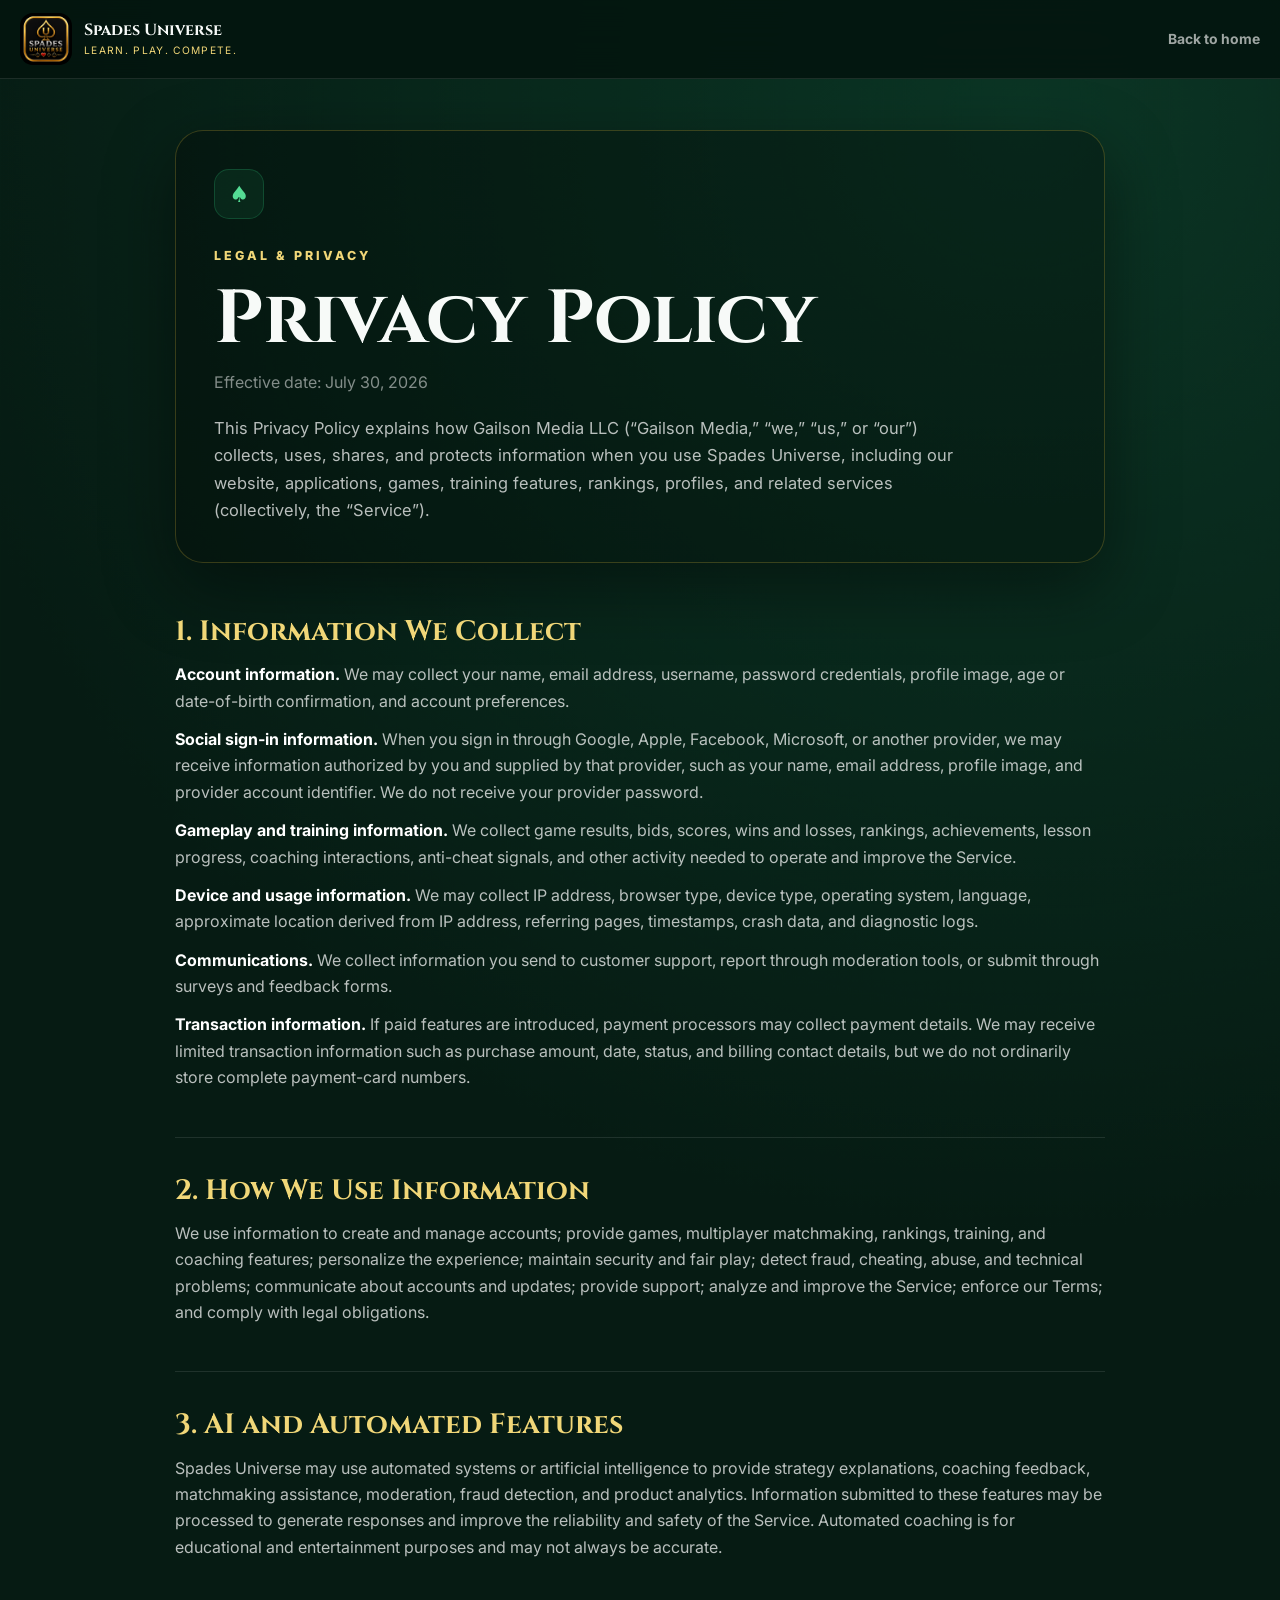
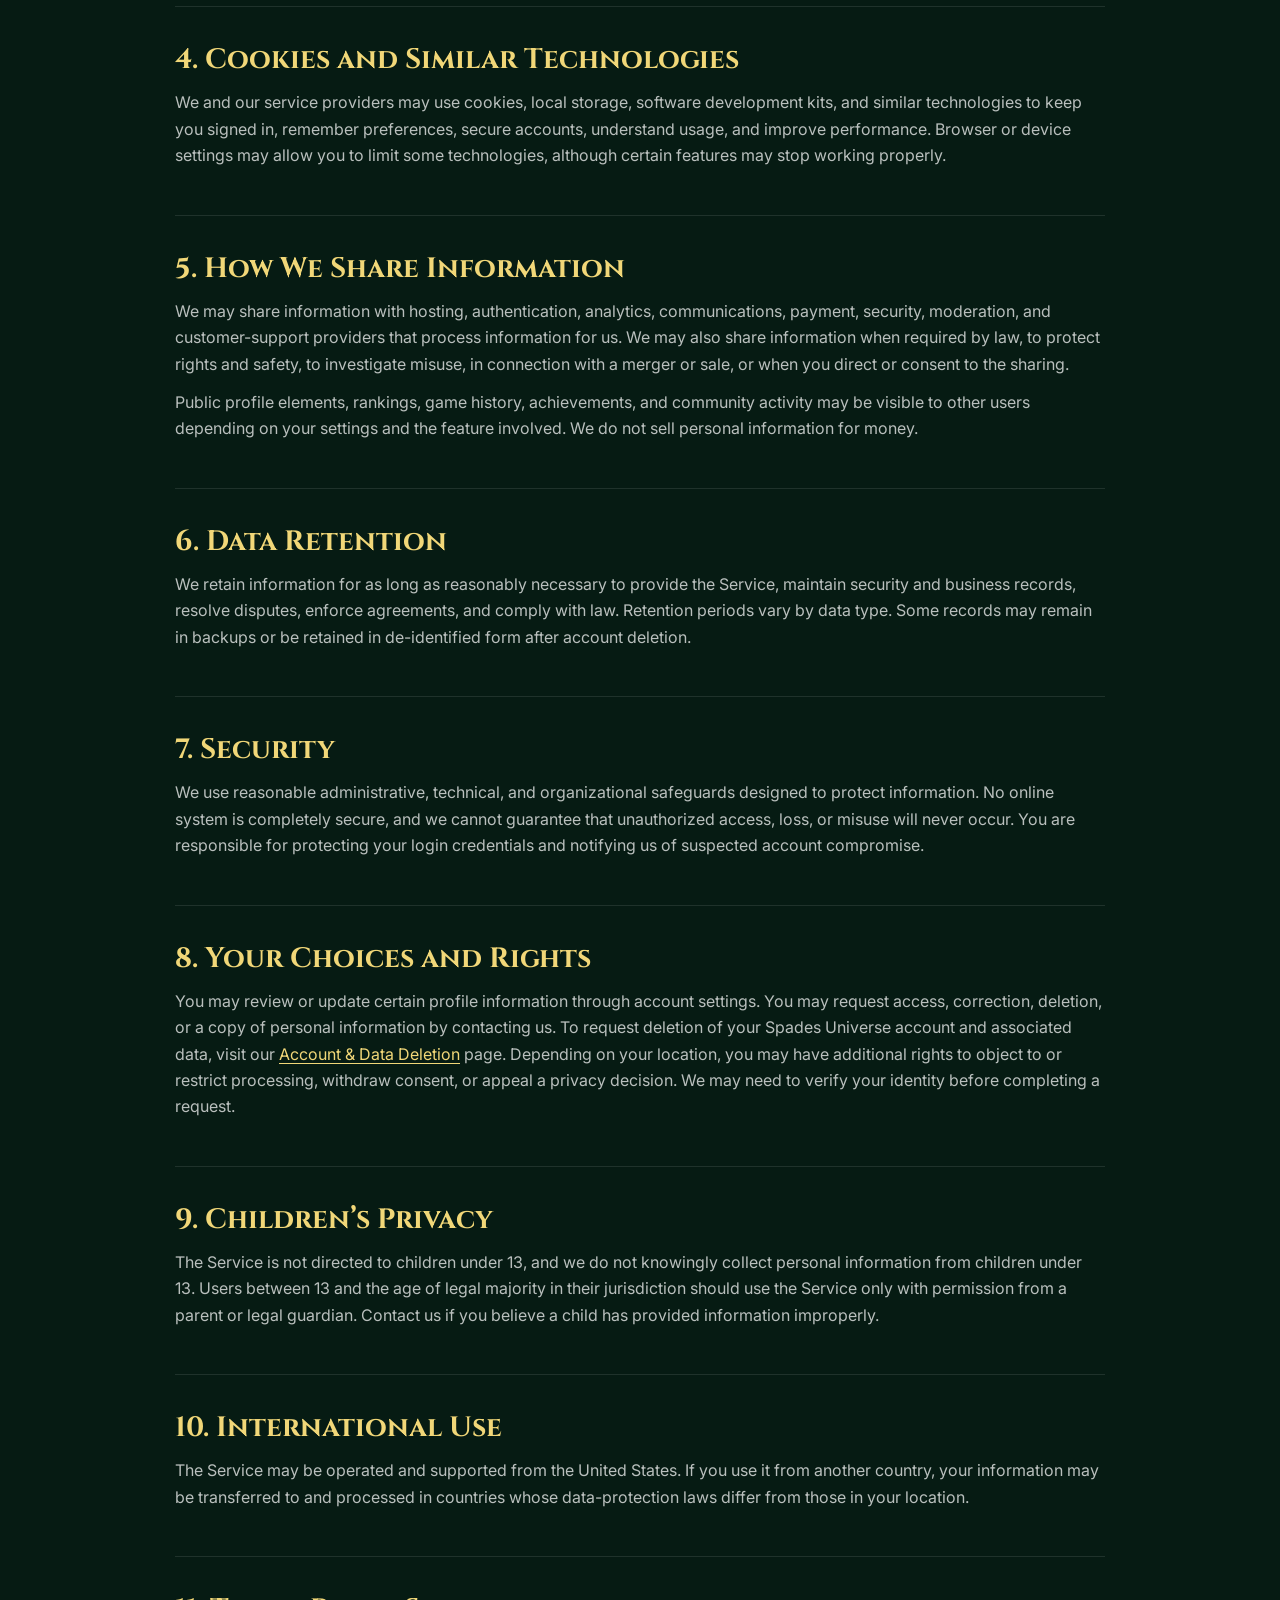
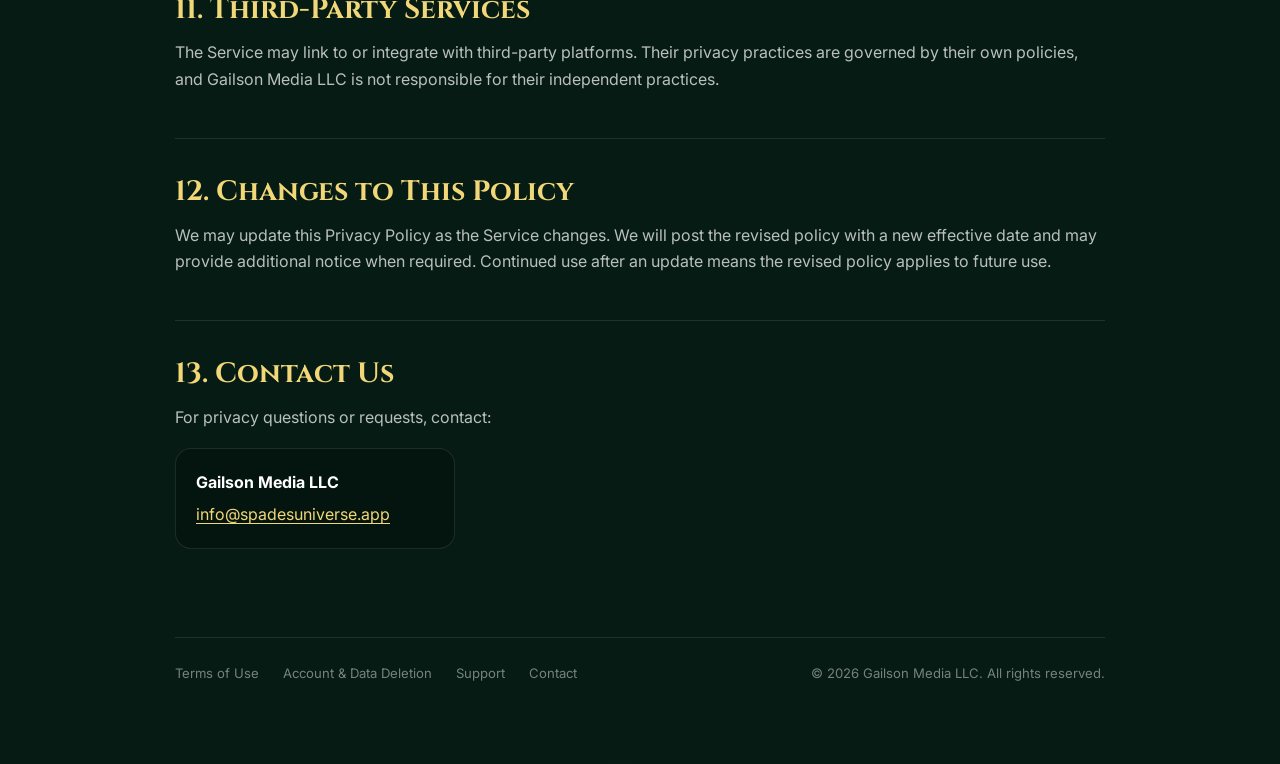
==== commit daf06c0d: "Link privacy policy to account deletion page" ====
--- a/privacy.html
+++ b/privacy.html
@@ -37,7 +37,7 @@
           <section><h2>5. How We Share Information</h2><p>We may share information with hosting, authentication, analytics, communications, payment, security, moderation, and customer-support providers that process information for us. We may also share information when required by law, to protect rights and safety, to investigate misuse, in connection with a merger or sale, or when you direct or consent to the sharing.</p><p>Public profile elements, rankings, game history, achievements, and community activity may be visible to other users depending on your settings and the feature involved. We do not sell personal information for money.</p></section>
           <section><h2>6. Data Retention</h2><p>We retain information for as long as reasonably necessary to provide the Service, maintain security and business records, resolve disputes, enforce agreements, and comply with law. Retention periods vary by data type. Some records may remain in backups or be retained in de-identified form after account deletion.</p></section>
           <section><h2>7. Security</h2><p>We use reasonable administrative, technical, and organizational safeguards designed to protect information. No online system is completely secure, and we cannot guarantee that unauthorized access, loss, or misuse will never occur. You are responsible for protecting your login credentials and notifying us of suspected account compromise.</p></section>
-          <section><h2>8. Your Choices and Rights</h2><p>You may review or update certain profile information through account settings. You may request access, correction, deletion, or a copy of personal information by contacting us. Depending on your location, you may have additional rights to object to or restrict processing, withdraw consent, or appeal a privacy decision. We may need to verify your identity before completing a request.</p></section>
+          <section><h2>8. Your Choices and Rights</h2><p>You may review or update certain profile information through account settings. You may request access, correction, deletion, or a copy of personal information by contacting us. To request deletion of your Spades Universe account and associated data, visit our <a href="account-deletion.html">Account & Data Deletion</a> page. Depending on your location, you may have additional rights to object to or restrict processing, withdraw consent, or appeal a privacy decision. We may need to verify your identity before completing a request.</p></section>
           <section><h2>9. Children’s Privacy</h2><p>The Service is not directed to children under 13, and we do not knowingly collect personal information from children under 13. Users between 13 and the age of legal majority in their jurisdiction should use the Service only with permission from a parent or legal guardian. Contact us if you believe a child has provided information improperly.</p></section>
           <section><h2>10. International Use</h2><p>The Service may be operated and supported from the United States. If you use it from another country, your information may be transferred to and processed in countries whose data-protection laws differ from those in your location.</p></section>
           <section><h2>11. Third-Party Services</h2><p>The Service may link to or integrate with third-party platforms. Their privacy practices are governed by their own policies, and Gailson Media LLC is not responsible for their independent practices.</p></section>
@@ -45,7 +45,7 @@
           <section><h2>13. Contact Us</h2><p>For privacy questions or requests, contact:</p><address><strong>Gailson Media LLC</strong><a href="mailto:info@spadesuniverse.app">info@spadesuniverse.app</a></address></section>
         </div>
 
-        <footer class="legal-footer"><a href="terms.html">Terms of Use</a><a href="support.html">Support</a><a href="mailto:info@spadesuniverse.app">Contact</a><span>© 2026 Gailson Media LLC. All rights reserved.</span></footer>
+        <footer class="legal-footer"><a href="terms.html">Terms of Use</a><a href="account-deletion.html">Account & Data Deletion</a><a href="support.html">Support</a><a href="mailto:info@spadesuniverse.app">Contact</a><span>© 2026 Gailson Media LLC. All rights reserved.</span></footer>
       </div>
     </main>
   </body>
--- a/styles.css
+++ b/styles.css
@@ -78,10 +78,9 @@
 .trust-row { display: flex; flex-wrap: wrap; gap: 15px 28px; margin: 30px 0 0; padding: 0; list-style: none; color: rgba(255,255,255,.58); font-size: .87rem; }
 .trust-row span { margin-right: 7px; color: #51dd92; font-weight: 900; }
 .hero-visual { position: relative; }
-.hero-visual::before { content: ""; position: absolute; inset: 10%; border-radius: 50%; background: rgba(52,211,153,.13); filter: blur(60px); }
-.logo-frame { position: relative; padding: 15px; overflow: hidden; border: 1px solid var(--gold-line); border-radius: 32px; background: rgba(0,0,0,.4); box-shadow: var(--shadow); backdrop-filter: blur(10px); }
-.logo-frame::after { content: ""; position: absolute; inset: 15px; border: 1px solid rgba(255,255,255,.08); border-radius: 22px; pointer-events: none; }
-.logo-frame img { width: 100%; aspect-ratio: 3 / 2; border-radius: 22px; object-fit: cover; }
+.hero-visual::before { content: ""; position: absolute; inset: 8%; border-radius: 50%; background: rgba(52,211,153,.15); filter: blur(70px); }
+.hero-brand-lockup { position: relative; display: flex; align-items: center; justify-content: center; width: min(100%, 760px); margin-inline: auto; }
+.hero-brand-lockup img { width: 100%; height: auto; object-fit: contain; filter: drop-shadow(0 28px 50px rgba(0,0,0,.45)); }
 
 .feature-grid { display: grid; grid-template-columns: repeat(3, minmax(0,1fr)); gap: 20px; }
 .feature-card { min-width: 0; padding: 30px; border: 1px solid var(--line); border-radius: 20px; background: rgba(255,255,255,.035); transition: transform .25s ease, border-color .25s ease, background .25s ease; }
@@ -102,13 +101,8 @@
 
 .showcase { background: linear-gradient(120deg,rgba(14,69,47,.48),rgba(0,0,0,.2)); }
 .showcase-grid { display: grid; grid-template-columns: 1fr 1fr; gap: 70px; align-items: center; }
-.tile-composition { position: relative; min-height: 430px; display: grid; grid-template-columns: repeat(2,1fr); gap: 16px; padding: 30px; overflow: hidden; border: 1px solid var(--gold-line); border-radius: 28px; background: rgba(0,0,0,.28); box-shadow: var(--shadow); }
-.tile-composition::after { content: "♠"; position: absolute; right: -7%; top: -16%; color: rgba(212,175,55,.07); font-size: 18rem; line-height: 1; }
-.tile-composition article { position: relative; z-index: 1; display: flex; flex-direction: column; justify-content: flex-end; min-height: 160px; padding: 22px; border: 1px solid var(--line); border-radius: 18px; background: rgba(255,255,255,.04); }
-.tile-composition article:nth-child(2) { transform: translateY(28px); }
-.tile-composition article:nth-child(3) { transform: translateY(-18px); }
-.tile-composition span { color: white; font-size: 2.1rem; font-weight: 800; }
-.tile-composition small { color: var(--gold-light); font-size: .85rem; letter-spacing: .08em; text-transform: uppercase; }
+.university-visual { position: relative; overflow: hidden; border: 1px solid var(--gold-line); border-radius: 28px; background: rgba(0,0,0,.28); box-shadow: var(--shadow); }
+.university-visual img { width: 100%; height: auto; aspect-ratio: 3 / 2; object-fit: cover; }
 .check-list { display: grid; gap: 13px; margin: 28px 0 0; padding: 0; list-style: none; }
 .check-list li { padding-left: 30px; position: relative; color: rgba(255,255,255,.72); }
 .check-list li::before { content: "✓"; position: absolute; left: 0; color: #51dd92; font-weight: 900; }
@@ -141,10 +135,10 @@
 .final-cta { padding-top: 74px; }
 .cta-panel { position: relative; overflow: hidden; padding: 70px 34px; border: 1px solid var(--gold-line); border-radius: 30px; background: radial-gradient(circle at top,rgba(212,175,55,.17),transparent 55%),linear-gradient(130deg,#0b4a31,#061b13); text-align: center; box-shadow: var(--shadow); }
 .cta-panel > * { position: relative; z-index: 1; }
+.cta-logo { width: clamp(118px,16vw,170px); height: auto; margin: 0 auto 24px; border-radius: 24%; filter: drop-shadow(0 18px 30px rgba(0,0,0,.4)); }
 .cta-panel h2 { margin-bottom: 16px; }
 .cta-panel p { max-width: 640px; margin-inline: auto; font-size: 1.1rem; }
 .cta-panel .cta-row { justify-content: center; }
-.cta-spade { position: absolute; right: -2%; bottom: -32%; z-index: 0; color: rgba(212,175,55,.055); font-size: 19rem; line-height: 1; }
 
 .site-footer { border-top: 1px solid var(--line); background: rgba(0,0,0,.3); }
 .footer-grid { display: grid; grid-template-columns: 1.4fr 1fr 1fr; gap: 60px; padding-top: 56px; padding-bottom: 42px; }
@@ -217,11 +211,7 @@
   .hero-text { font-size: .98rem; }
   .hero .btn { width: 100%; }
   .trust-row { display: grid; gap: 10px; }
-  .logo-frame { padding: 8px; border-radius: 22px; }
-  .logo-frame img { border-radius: 15px; }
-  .tile-composition { min-height: 360px; padding: 18px; }
-  .tile-composition article { min-height: 140px; padding: 16px; }
-  .tile-composition span { font-size: 1.5rem; }
+  .hero-brand-lockup { width: 100%; }
   .premium-card { padding: 28px; }
   .cta-panel { padding: 54px 22px; }
   .legal-hero { padding: 28px 22px; }
